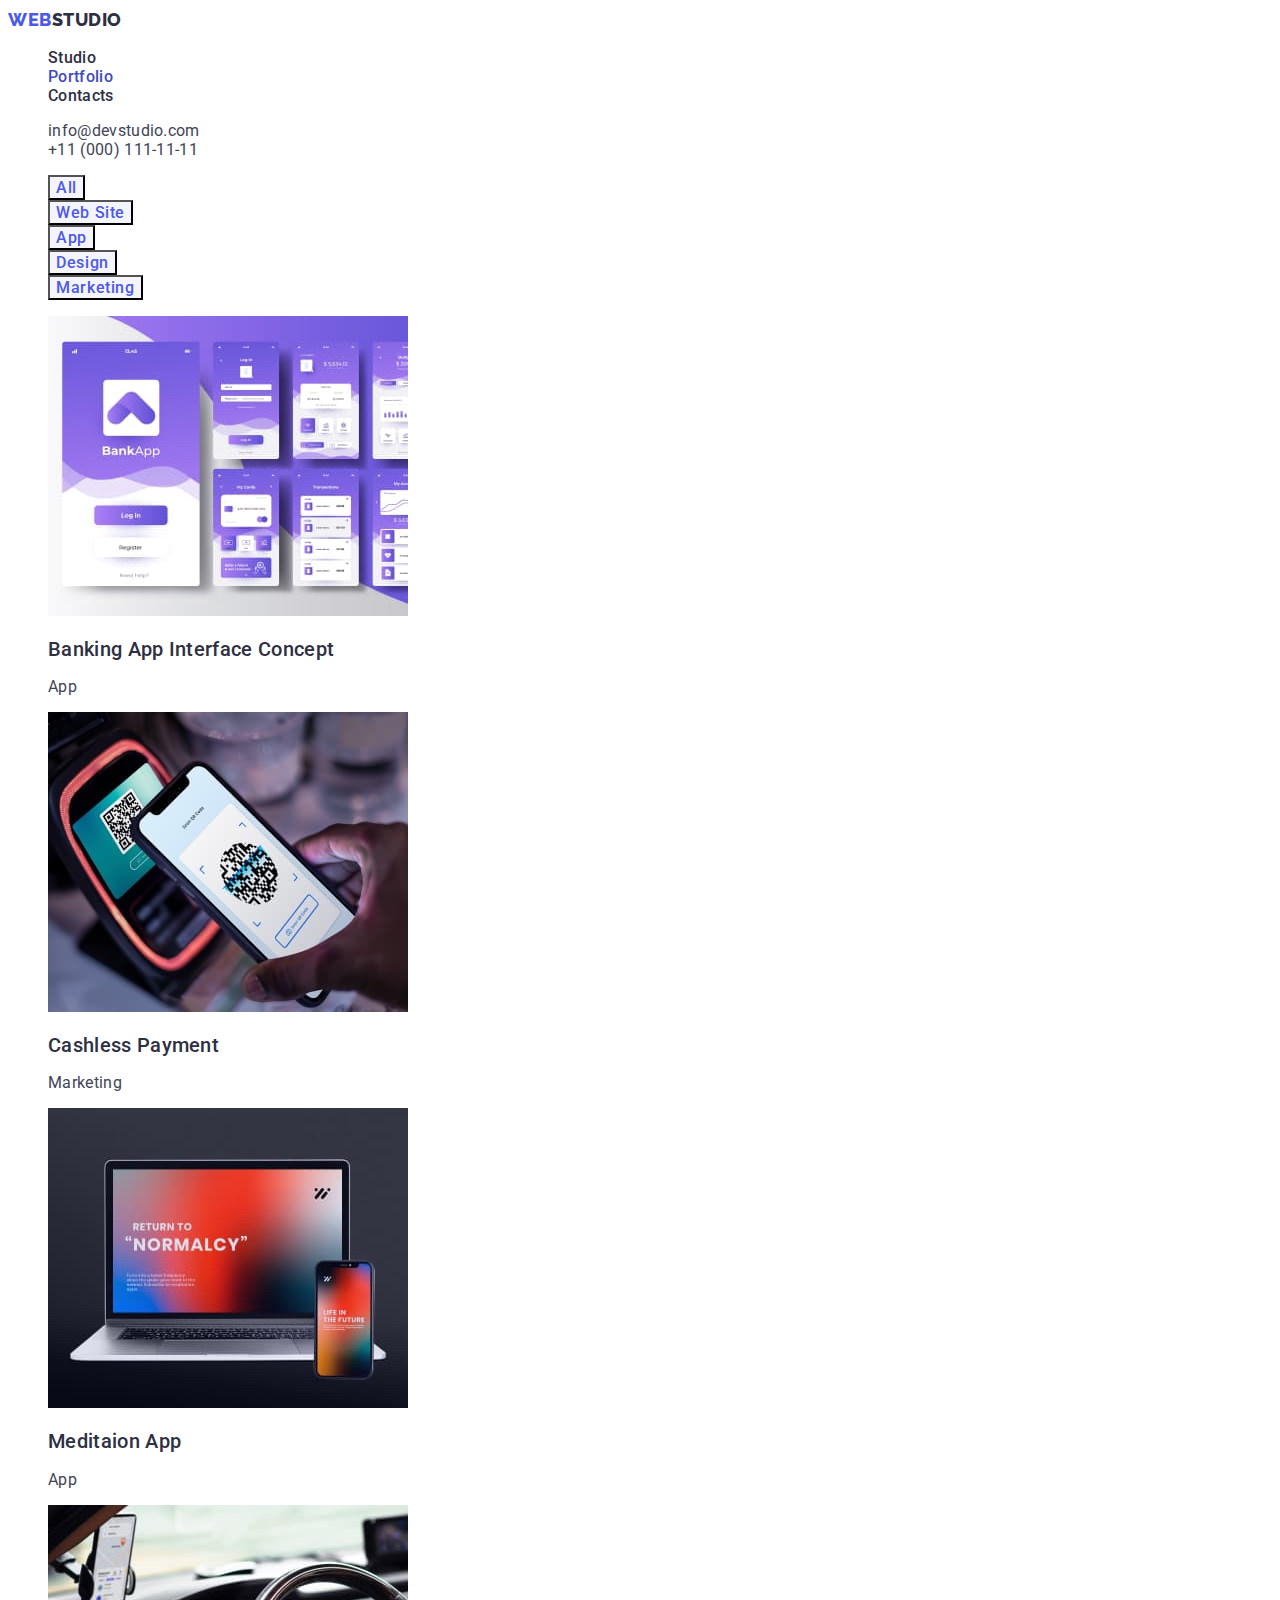
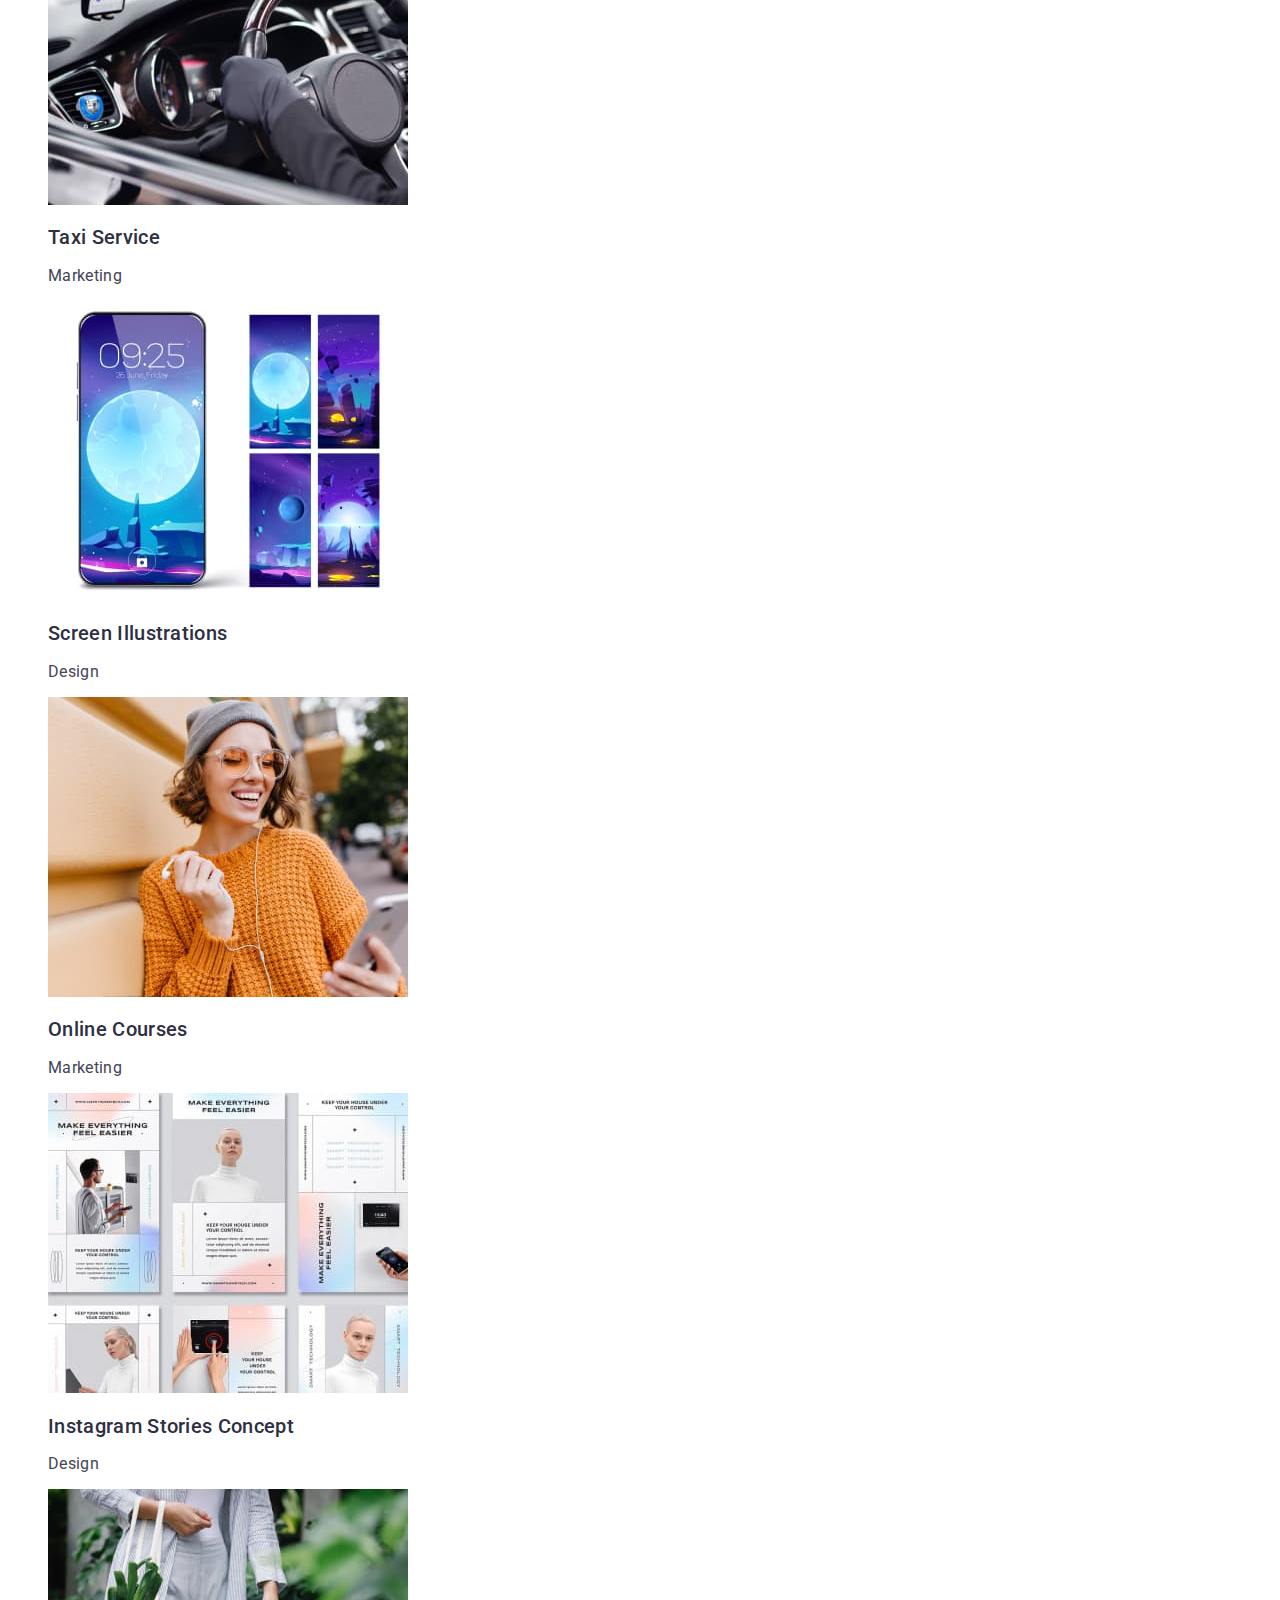
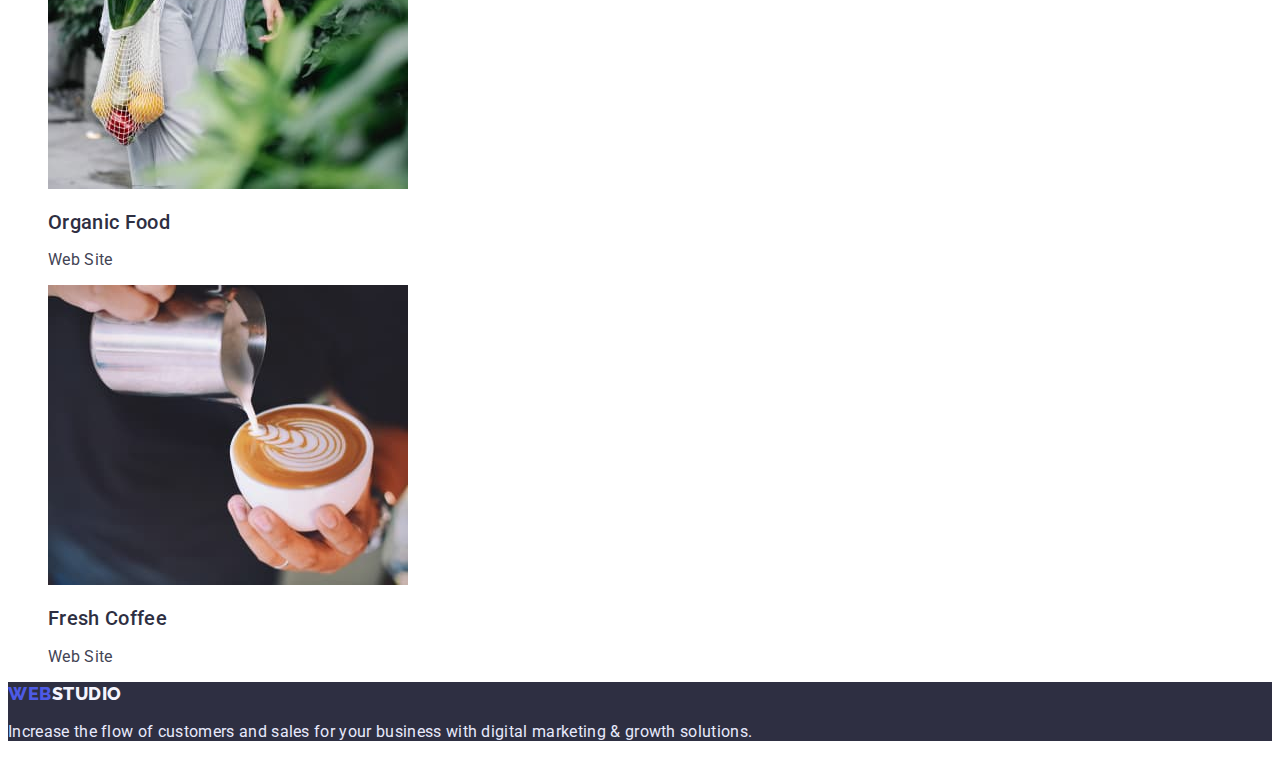
==== portfolio.html @ 67abf5c5 "copying files" ====
<!DOCTYPE html>
<html lang="en">
  <head>
    <meta charset="UTF-8" />
    <meta http-equiv="X-UA-Compatible" content="IE=edge" />
    <meta name="viewport" content="width=device-width, initial-scale=1.0" />
    <title>Document</title>
    <link rel="preconnect" href="https://fonts.googleapis.com"> 
    <link rel="preconnect" href="https://fonts.gstatic.com" crossorigin> 
    <link href="https://fonts.googleapis.com/css2?family=Raleway:wght@800&family=Roboto:wght@400;500;700;900&display=swap" rel="stylesheet">
    <link rel="stylesheet" href="./css/styles.css">
  </head>
  <body>
    <header class="header">
      <nav class="navigation">
        <a class="logo" href="/">Web<span class="studio-nav">Studio</span></a>
        <ul class="list-nav list">
          <li class="item"><a class="link" href="./index.html">Studio</a></li>
          <li class="item"><a class="link current" href="">Portfolio</a></li>
          <li class="item"><a class="link" href="">Contacts</a></li>
        </ul>
      </nav>

      <ul class="header-list list">
        <li class="item"><a class="contact link" href="mailto:info@devstudio.com">info@devstudio.com</a></li>
        <li class="item"><a class="contact link" href="tel:+110001111111">+11 (000) 111-11-11</a></li>
      </ul>
    </header>

    <main>
      <section>
        <h1 class="visually-hidden">Portfolio</h1>
        <ul class="caption list">
          <li><button type="button" class="btn">All</button></li>
          <li><button type="button" class="btn">Web Site</button></li>
          <li><button type="button" class="btn">App</button></li>
          <li><button type="button" class="btn">Design</button></li>
          <li><button type="button" class="btn">Marketing</button></li>
        </ul>

        <ul class="content list">
          <li class="content-item">
            <img
              src="./images/img.portfolio1.jpg"
              alt="projekt1"
              width="360"
              height="300"
            />
            <h2 class="title">Banking App Interface Concept</h2>
            <p class="text">App</p>
          </li>

          <li class="content-item">
            <img
              src="./images/img.portfolio2.jpg"
              alt="projekt2"
              width="360"
              height="300"
            />
            <h2  class="title">Cashless Payment</h2>
            <p class="text">Marketing</p>
          </li>
          <li class="content-item">
            <img
              src="./images/img.portfolio3.jpg"
              alt="projekt3"
              width="360"
              height="300"
            />
            <h2 class="title">Meditaion App</h2>
            <p class="text">App</p>
          </li>
          <li class="content-item">
            <img
              src="./images/img.portfolio4.jpg"
              alt="projekt4"
              width="360"
              height="300"
            />
            <h2 class="title">Taxi Service</h2>
            <p class="text">Marketing</p>
          </li>
          <li class="content-item">
            <img
              src="./images/img.portfolio5.jpg"
              alt="projekt5"
              width="360"
              height="300"
            />
            <h2 class="title">Screen Illustrations</h2>
            <p class="text">Design</p>
          </li>
          <li class="content-item">
            <img
              src="./images/img.portfolio6.jpg"
              alt="projekt6"
              width="360"
              height="300"
            />
            <h2 class="title">Online Courses</h2>
            <p class="text">Marketing</p>
          </li>
          <li class="content-item">
            <img
              src="./images/img.portfolio7.jpg"
              alt="projekt7"
              width="360"
              height="300"
            />
            <h2 class="title">Instagram Stories Concept</h2>
            <p class="text">Design</p>
          </li>
          <li class="content-item">
            <img
              src="./images/img.portfolio8.jpg"
              alt="projekt8"
              width="360"
              height="300"
            />
            <h2 class="title">Organic Food</h2>
            <p class="text">Web Site</p>
          </li>
          <li class="content-item">
            <img
              src="./images/img.portfolio9.jpg"
              alt="projekt9"
              width="360"
              height="300"
            />
            <h2 class="title">Fresh Coffee</h2>
            <p class="text">Web Site</p>
          </li>
        </ul>
      </section>
    </main>

    <footer class="footer">
      <a class="logo" href="/">Web<span class="studio-footer">Studio</span></a>
      <p class="text">
        Increase the flow of customers and sales for your business with digital
        marketing & growth solutions.
      </p>
    </footer>
  </body>
</html>
---- css/styles.css ----
:root {
    --accent-color: #E7E9FC;
    --light-mode-color: #F4F4FD;
    --secondery-text-color: #FFFFFF;
    --headings-text-color: #2E2F42;
    --pressed-state-color:#404BBF;
    --primaru-brand-color: #4D5AE5;
    --main-text-color: #434455;

}

body {
    font-family: 'Roboto', sans-serif;
    letter-spacing: 0.02em;
}


.list {
    list-style: none;
}
.link {
    text-decoration: none;
}
/*HEADER*/
.list-nav .link.current {
    color: var(--pressed-state-color);
}

/*--------LOGO--------*/

.logo {
    font-family: 'Raleway', sans-serif;
    font-weight: 800;
    font-size: 18px;
    line-height: 1.33;
    display: flex;
    letter-spacing: 0.03em;
    text-transform: uppercase;
    color: var(--primaru-brand-color);
    text-decoration: none;
}
.studio-nav {
    color: var(--headings-text-color);
} 
.studio-footer{
    color: var(--light-mode-color)
}


/*------NAV HEADER-------*/

.navigation .link {
    font-weight: 500;
    font-size: 16px;
    line-height: 1,5;
    text-decoration: none;
    
    /* NAVY BLUE */
    color: var(--headings-text-color);
}
.navigation .link:hover,
.navigation .link:focus {
    color: var(--pressed-state-color);
}

/*------CONTACT------*/ 

.contact {
    font-size: 16px;
    line-height: 1,5;
/* SLATE */
    color: var(--main-text-color);
}
.contact:hover,
.contact:focus {
/* OCEAN */
    color: var(--pressed-state-color);
}

/*--------HERO-------*/

.hero {
    background-color: var(--headings-text-color)
}
.hero .title {
    font-size: 56px;
    line-height: 1,07;
    text-align: center;
    color: var(--secondery-text-color);
}

/*------BTN------*/

.btn {
    font-family: inherit;
    font-weight: 500;
    font-size: 16px;
    line-height: 1,5;
    display: flex;
    align-items: center;
    text-align: center;
    letter-spacing: 0.04em;

    cursor:pointer
}

.hero .btn {
    background-color: var(--primaru-brand-color);
    color: var(--secondery-text-color);
}

.hero .btn:hover, 
.hero .btn:focus {   
    background-color: var(--pressed-state-color);
    color: var(--secondery-text-color);
}

/*-----SECTION------*/

.section .title {
    font-family: 'Roboto', sans-serif;
    font-weight: 500;
    font-size: 20px;
    line-height: 1,2;
    /* NAVY BLUE */
    color: var(--headings-text-color);
    
}
.text {
    font-size: 16px;
    line-height: 1,5;
}    
.section .text {    
     /* SLATE */
    color: var(--main-text-color);
}

/*--------FEATURES--------*/


.features .title {
    font-weight: 700;
    font-size: 36px;
    line-height: 1,11;
    text-align: center;
    text-transform: capitalize;
    color: var(--headings-text-color);

}

.team {
    background-color: var(--light-mode-color);
}

.team .caption {
    background-color: var(--secondery-text-color);
}

.team .caption {
    font-size: 36px;
    line-height: 1,11;
    text-align: center;
    text-transform: capitalize;
    color: var(--headings-text-color);
}

.team .title {
    font-weight: 500;
    font-size: 20px;
    line-height: 1,2;
    text-align: center;
    /* NAVY BLUE */
    color: var(--headings-text-color);
}

.team .after-title {
    font-size: 16px;
    line-height: 1,5;
    text-align: center;
    /* SLATE */
    color: var(--main-text-color);
}

/*-------FOOTER-------*/

.footer {
    background-color: var(--headings-text-color);
}
 
.footer .text {
    /* CORNFLOWER */
    color: var(--accent-color);
}

/*---------------PORTFOLIO------------------*/


.visually-hidden {
    position: absolute;
    width: 1px;
    height: 1px;
    margin: -1px;
    border: 0;
    padding: 0;
    
    white-space: nowrap;
    clip-path: inset(100%);
    clip: rect(0 0 0 0);
    overflow: hidden;
    }


/*--------BTN-------*/
.caption .btn {
    /* IRIS */
    color: var(--primaru-brand-color);
    background-color: var(--light-mode-color)
}
.caption .btn:hover,
.caption .btn:focus,
.caption .btn:active {
    background-color: var(--pressed-state-color);
    color: var(--secondery-text-color);
}
/*----------CONTENT---------*/
.content .title {
    font-weight: 500;
    font-size: 20px;
    line-height: 1,2;
    /* NAVY BLUE */
    color: var(--headings-text-color);
}
.content .text {
    /* SLATE */
    color: var(--main-text-color);
}
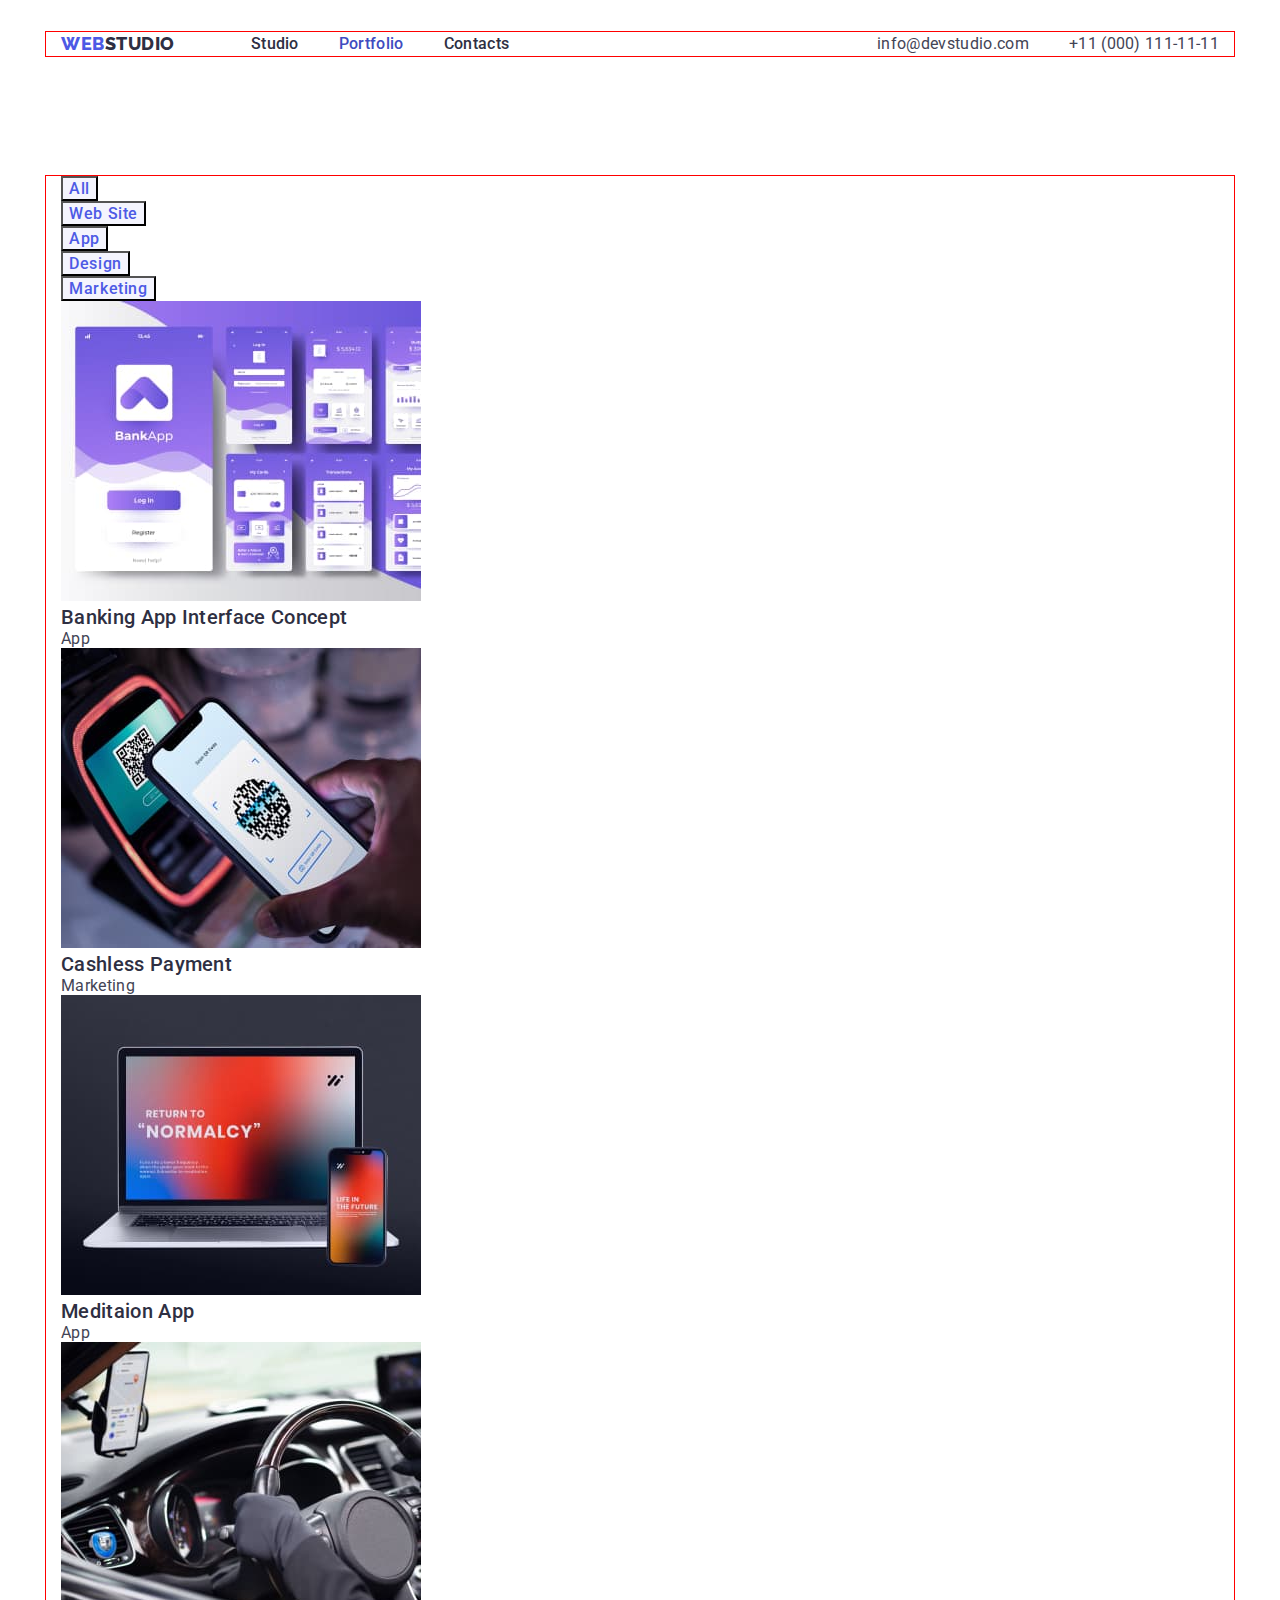
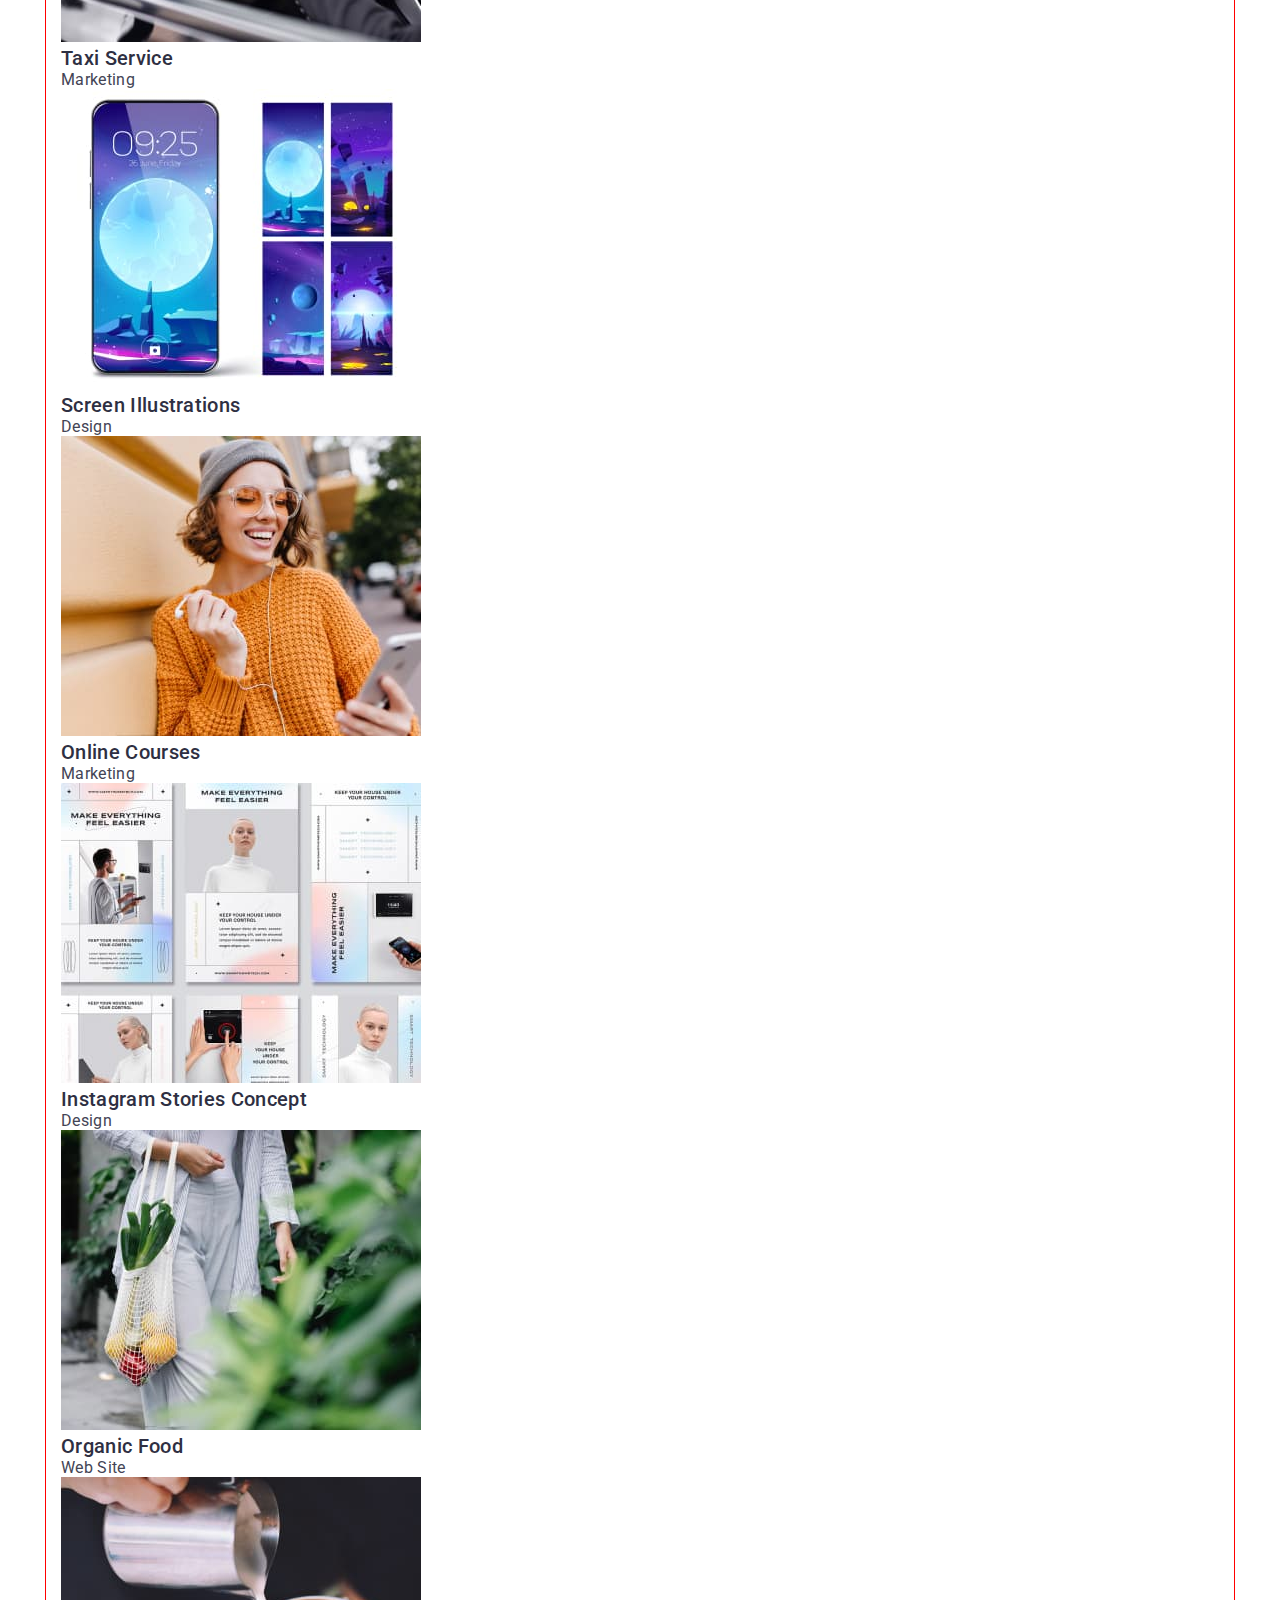
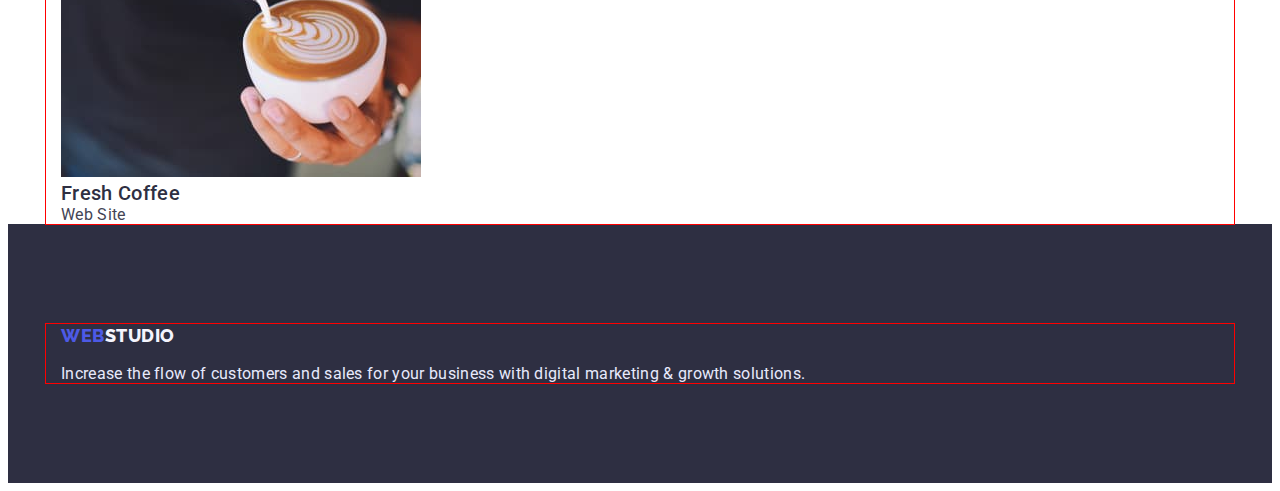
==== commit f653d313: "header" ====
--- a/portfolio.html
+++ b/portfolio.html
@@ -12,6 +12,7 @@
   </head>
   <body>
     <header class="header">
+      <div class="container">
       <nav class="navigation">
         <a class="logo" href="/">Web<span class="studio-nav">Studio</span></a>
         <ul class="list-nav list">
@@ -25,10 +26,12 @@
         <li class="item"><a class="contact link" href="mailto:info@devstudio.com">info@devstudio.com</a></li>
         <li class="item"><a class="contact link" href="tel:+110001111111">+11 (000) 111-11-11</a></li>
       </ul>
+    </div>
     </header>
 
     <main>
-      <section>
+      <section class="section-main">
+        <div class="container">
         <h1 class="visually-hidden">Portfolio</h1>
         <ul class="caption list">
           <li><button type="button" class="btn">All</button></li>
@@ -131,15 +134,18 @@
             <p class="text">Web Site</p>
           </li>
         </ul>
+      </div>
       </section>
     </main>
 
     <footer class="footer">
+      <div class="container">
       <a class="logo" href="/">Web<span class="studio-footer">Studio</span></a>
       <p class="text">
         Increase the flow of customers and sales for your business with digital
         marketing & growth solutions.
       </p>
+    </div>
     </footer>
   </body>
 </html>
--- a/css/styles.css
+++ b/css/styles.css
@@ -10,6 +10,17 @@
 
 }
 
+p,
+h1,
+h2,
+h3 {
+    margin: 0;
+}
+ul {
+    margin: 0;
+    padding-left: 0;
+}
+
 body {
     font-family: 'Roboto', sans-serif;
     letter-spacing: 0.02em;
@@ -21,8 +32,26 @@
 }
 .link {
     text-decoration: none;
-}
+
+}
+
+.container{
+    width: 1158px;
+    padding-left: 15px;
+    padding-right: 15px;
+    margin:0  auto;
+
+    outline: 1px solid red;
+    
+}
+
+
 /*HEADER*/
+
+.header {
+    padding-top: 24px;
+    padding-bottom: 24px;
+}
 .list-nav .link.current {
     color: var(--pressed-state-color);
 }
@@ -40,6 +69,11 @@
     color: var(--primaru-brand-color);
     text-decoration: none;
 }
+
+.navigation .logo {
+    margin-right: 76px;
+}
+
 .studio-nav {
     color: var(--headings-text-color);
 } 
@@ -48,7 +82,30 @@
 }
 
 
+
+
 /*------NAV HEADER-------*/
+
+.header > .container {
+    display: flex;
+    align-items: center;
+}
+
+.list-nav {
+    display: flex;
+    gap: 40px;
+}
+
+.navigation {
+    display: flex;
+    align-items: center; 
+    margin-right: auto;
+}
+
+.header-list {
+    display: flex;
+    gap: 40px; 
+}
 
 .navigation .link {
     font-weight: 500;
@@ -81,13 +138,20 @@
 /*--------HERO-------*/
 
 .hero {
-    background-color: var(--headings-text-color)
+    background-color: var(--headings-text-color);
+
+    padding-top: 188px;
+    padding-bottom: 188px;
+
 }
 .hero .title {
     font-size: 56px;
     line-height: 1,07;
     text-align: center;
     color: var(--secondery-text-color);
+
+    margin-bottom: 48px;
+    
 }
 
 /*------BTN------*/
@@ -108,6 +172,7 @@
 .hero .btn {
     background-color: var(--primaru-brand-color);
     color: var(--secondery-text-color);
+
 }
 
 .hero .btn:hover, 
@@ -118,6 +183,11 @@
 
 /*-----SECTION------*/
 
+.section {
+    padding-top: 120px;
+    padding-bottom: 120px;
+}
+
 .section .title {
     font-family: 'Roboto', sans-serif;
     font-weight: 500;
@@ -125,6 +195,8 @@
     line-height: 1,2;
     /* NAVY BLUE */
     color: var(--headings-text-color);
+
+    margin-bottom: 8px;
     
 }
 .text {
@@ -138,6 +210,10 @@
 
 /*--------FEATURES--------*/
 
+.features {
+
+    padding-bottom: 120px;
+}
 
 .features .title {
     font-weight: 700;
@@ -151,6 +227,9 @@
 
 .team {
     background-color: var(--light-mode-color);
+
+    padding-bottom: 120px;
+    padding-top: 120px;
 }
 
 .team .caption {
@@ -186,11 +265,18 @@
 
 .footer {
     background-color: var(--headings-text-color);
+
+    padding-top: 100px;
+    padding-bottom: 100px;
 }
  
 .footer .text {
     /* CORNFLOWER */
     color: var(--accent-color);
+}
+
+.footer .logo {
+    margin-bottom: 16px;
 }
 
 /*---------------PORTFOLIO------------------*/
@@ -210,6 +296,10 @@
     overflow: hidden;
     }
 
+    .section-main {
+        padding-top: 96px;
+    }
+
 
 /*--------BTN-------*/
 .caption .btn {
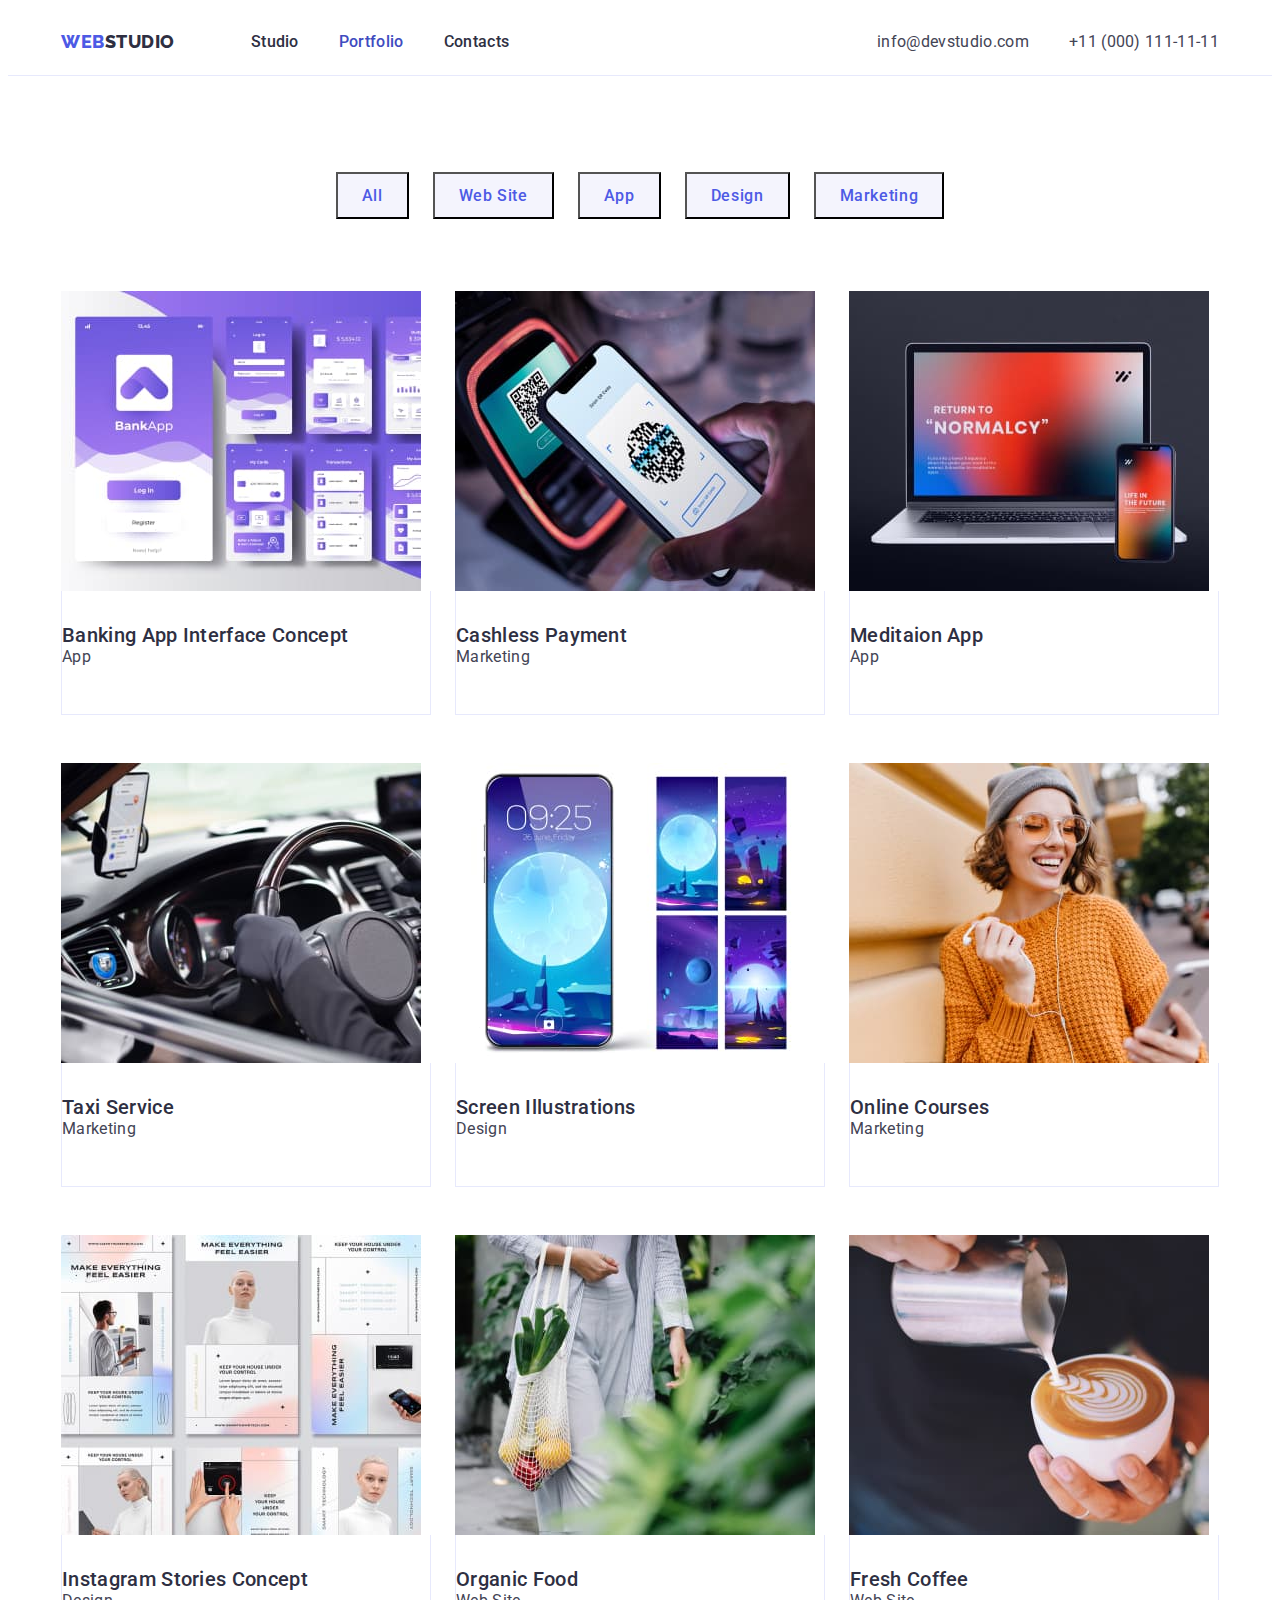
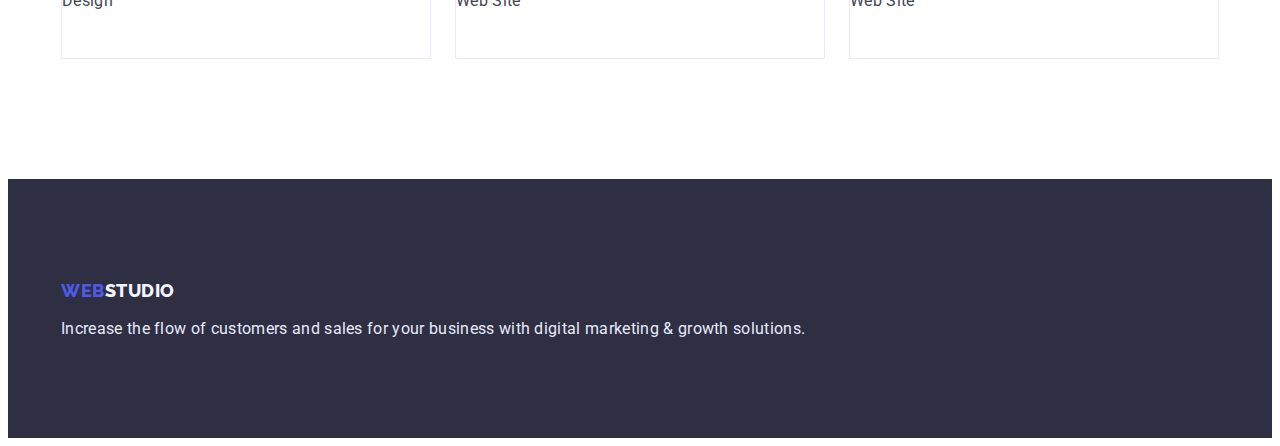
==== commit 9e081c90: "applying flex" ====
--- a/portfolio.html
+++ b/portfolio.html
@@ -8,6 +8,7 @@
     <link rel="preconnect" href="https://fonts.googleapis.com"> 
     <link rel="preconnect" href="https://fonts.gstatic.com" crossorigin> 
     <link href="https://fonts.googleapis.com/css2?family=Raleway:wght@800&family=Roboto:wght@400;500;700;900&display=swap" rel="stylesheet">
+    <link rel="stylesheet" href="https://cdnjs.cloudflare.com/ajax/libs/modern-normalize/1.1.0/modern-normalize.min.css" integrity="sha512-wpPYUAdjBVSE4KJnH1VR1HeZfpl1ub8YT/NKx4PuQ5NmX2tKuGu6U/JRp5y+Y8XG2tV+wKQpNHVUX03MfMFn9Q==" crossorigin="anonymous" referrerpolicy="no-referrer" />
     <link rel="stylesheet" href="./css/styles.css">
   </head>
   <body>
@@ -49,8 +50,10 @@
               width="360"
               height="300"
             />
+            <div class="content-card">
             <h2 class="title">Banking App Interface Concept</h2>
             <p class="text">App</p>
+            </div>
           </li>
 
           <li class="content-item">
@@ -60,8 +63,10 @@
               width="360"
               height="300"
             />
+            <div class="content-card">
             <h2  class="title">Cashless Payment</h2>
             <p class="text">Marketing</p>
+            </div>
           </li>
           <li class="content-item">
             <img
@@ -70,8 +75,10 @@
               width="360"
               height="300"
             />
+            <div class="content-card">
             <h2 class="title">Meditaion App</h2>
             <p class="text">App</p>
+            </div>
           </li>
           <li class="content-item">
             <img
@@ -80,8 +87,10 @@
               width="360"
               height="300"
             />
+            <div class="content-card">
             <h2 class="title">Taxi Service</h2>
             <p class="text">Marketing</p>
+            </div>
           </li>
           <li class="content-item">
             <img
@@ -90,8 +99,10 @@
               width="360"
               height="300"
             />
+            <div class="content-card">
             <h2 class="title">Screen Illustrations</h2>
             <p class="text">Design</p>
+            </div>
           </li>
           <li class="content-item">
             <img
@@ -100,8 +111,10 @@
               width="360"
               height="300"
             />
+            <div class="content-card">
             <h2 class="title">Online Courses</h2>
             <p class="text">Marketing</p>
+            </div>
           </li>
           <li class="content-item">
             <img
@@ -110,8 +123,10 @@
               width="360"
               height="300"
             />
+            <div class="content-card">
             <h2 class="title">Instagram Stories Concept</h2>
             <p class="text">Design</p>
+            </div>
           </li>
           <li class="content-item">
             <img
@@ -120,8 +135,10 @@
               width="360"
               height="300"
             />
+            <div class="content-card">
             <h2 class="title">Organic Food</h2>
             <p class="text">Web Site</p>
+            </div>
           </li>
           <li class="content-item">
             <img
@@ -130,8 +147,10 @@
               width="360"
               height="300"
             />
+            <div class="content-card">
             <h2 class="title">Fresh Coffee</h2>
             <p class="text">Web Site</p>
+            </div>
           </li>
         </ul>
       </div>
--- a/css/styles.css
+++ b/css/styles.css
@@ -21,6 +21,12 @@
     padding-left: 0;
 }
 
+img {
+    display: block;
+    max-width: 100%;
+    height: auto;
+}
+
 body {
     font-family: 'Roboto', sans-serif;
     letter-spacing: 0.02em;
@@ -39,19 +45,23 @@
     width: 1158px;
     padding-left: 15px;
     padding-right: 15px;
-    margin:0  auto;
-
-    outline: 1px solid red;
-    
-}
+    margin-right: auto;
+    margin-left: auto;
+
+    /*outline: 1px solid red;*/
+}
+    
 
 
 /*HEADER*/
 
 .header {
-    padding-top: 24px;
-    padding-bottom: 24px;
-}
+    
+    background-color: var(--secondery-text-color);
+/* CORNFLOWER */
+    border-bottom: 1px solid var(--accent-color);
+}
+
 .list-nav .link.current {
     color: var(--pressed-state-color);
 }
@@ -83,7 +93,6 @@
 
 
 
-
 /*------NAV HEADER-------*/
 
 .header > .container {
@@ -115,6 +124,10 @@
     
     /* NAVY BLUE */
     color: var(--headings-text-color);
+
+    display: block;
+    padding-top: 24px;
+    padding-bottom: 24px;
 }
 .navigation .link:hover,
 .navigation .link:focus {
@@ -143,6 +156,7 @@
     padding-top: 188px;
     padding-bottom: 188px;
 
+    text-align: center;
 }
 .hero .title {
     font-size: 56px;
@@ -151,7 +165,7 @@
     color: var(--secondery-text-color);
 
     margin-bottom: 48px;
-    
+
 }
 
 /*------BTN------*/
@@ -161,9 +175,9 @@
     font-weight: 500;
     font-size: 16px;
     line-height: 1,5;
-    display: flex;
-    align-items: center;
-    text-align: center;
+    /*display: flex;*/
+    /*align-items: center;
+    text-align: center;*/
     letter-spacing: 0.04em;
 
     cursor:pointer
@@ -172,6 +186,15 @@
 .hero .btn {
     background-color: var(--primaru-brand-color);
     color: var(--secondery-text-color);
+
+    padding-top: 16px;
+    padding-right: 32px;
+    padding-bottom: 19px;
+    padding-left: 32px;
+    display: inline-block;
+
+    box-shadow: 0px 4px 4px rgba(0, 0, 0, 0.15);
+    border-radius: 4px;
 
 }
 
@@ -186,6 +209,12 @@
 .section {
     padding-top: 120px;
     padding-bottom: 120px;
+}
+
+.section .list {
+    display: flex;
+    gap: 24px;
+    
 }
 
 .section .title {
@@ -211,7 +240,7 @@
 /*--------FEATURES--------*/
 
 .features {
-
+    padding-top: 0;
     padding-bottom: 120px;
 }
 
@@ -223,6 +252,18 @@
     text-transform: capitalize;
     color: var(--headings-text-color);
 
+    margin-bottom: 72px;
+
+}
+
+.features .list {
+    display: flex;
+    gap: 24px;
+}
+
+.features-item {
+    border: 1px solid #E7E9FC;
+    width: calc((100% - 48px) / 3);
 }
 
 .team {
@@ -230,10 +271,6 @@
 
     padding-bottom: 120px;
     padding-top: 120px;
-}
-
-.team .caption {
-    background-color: var(--secondery-text-color);
 }
 
 .team .caption {
@@ -242,6 +279,8 @@
     text-align: center;
     text-transform: capitalize;
     color: var(--headings-text-color);
+
+    margin-bottom: 72px;
 }
 
 .team .title {
@@ -253,6 +292,22 @@
     color: var(--headings-text-color);
 }
 
+.team-list {
+    display: flex;
+    gap: 24px;
+}
+
+.team-item {
+    width: calc((100% - 72px) / 4);
+}
+
+.team-card{
+    padding: 32px 16px;
+    background: #FFFFFF;
+    box-shadow: 0px 1px 6px rgba(46, 47, 66, 0.08), 0px 1px 1px rgba(46, 47, 66, 0.16), 0px 2px 1px rgba(46, 47, 66, 0.08);
+    border-radius: 0px 0px 4px 4px;
+}
+
 .team .after-title {
     font-size: 16px;
     line-height: 1,5;
@@ -277,10 +332,22 @@
 
 .footer .logo {
     margin-bottom: 16px;
+
+    
 }
 
 /*---------------PORTFOLIO------------------*/
 
+.section-main {
+    padding-bottom: 120px;
+}
+
+.caption {
+    display: flex;
+    margin-bottom: 72px;
+    justify-content: center;
+    gap: 24px;
+}
 
 .visually-hidden {
     position: absolute;
@@ -305,7 +372,10 @@
 .caption .btn {
     /* IRIS */
     color: var(--primaru-brand-color);
-    background-color: var(--light-mode-color)
+    background-color: var(--light-mode-color);
+
+    padding: 12px 24px;
+    
 }
 .caption .btn:hover,
 .caption .btn:focus,
@@ -324,4 +394,22 @@
 .content .text {
     /* SLATE */
     color: var(--main-text-color);
+}
+
+.content {
+    display: flex;
+    flex-wrap: wrap;
+    column-gap: 24px;
+    row-gap: 48px;
+}
+
+.content-item {
+    width: calc((100% - 48px) / 3);
+}
+
+.content-card {
+    padding-top: 32px;
+    padding-bottom: 48px;
+    border: 1px solid #E7E9FC;
+    border-top: 0;
 }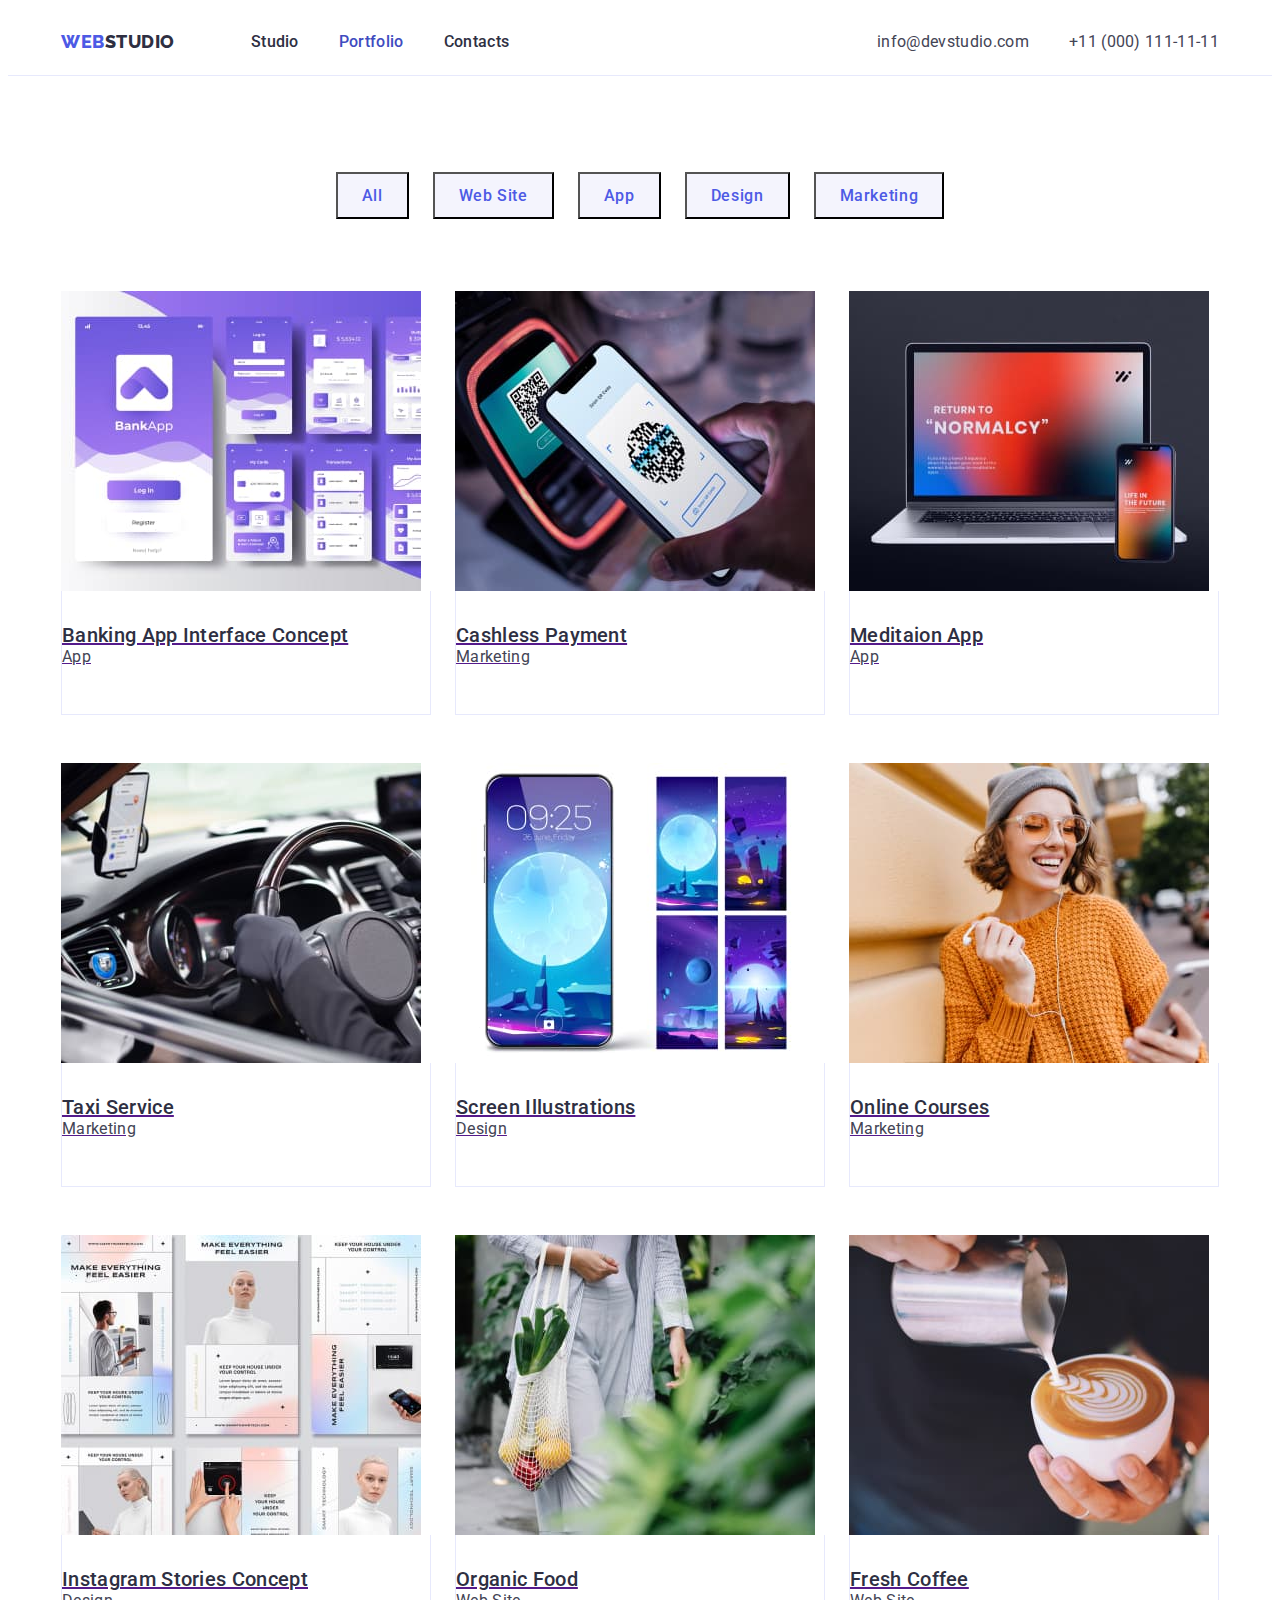
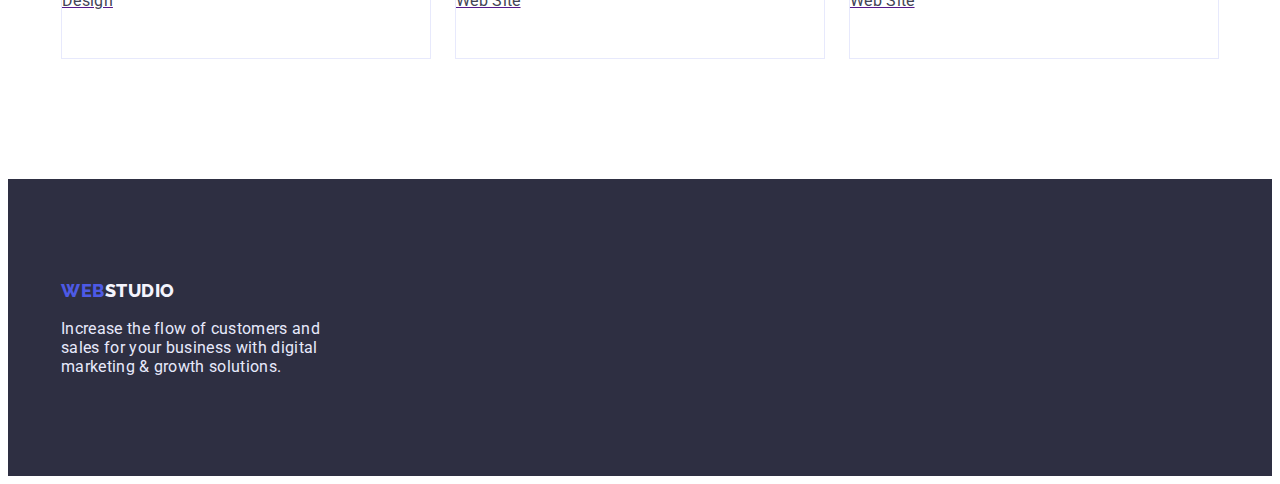
==== commit c6520d5c: "adding link html" ====
--- a/portfolio.html
+++ b/portfolio.html
@@ -44,6 +44,7 @@
 
         <ul class="content list">
           <li class="content-item">
+            <a href="">
             <img
               src="./images/img.portfolio1.jpg"
               alt="projekt1"
@@ -54,9 +55,11 @@
             <h2 class="title">Banking App Interface Concept</h2>
             <p class="text">App</p>
             </div>
+          </a>
           </li>
 
           <li class="content-item">
+            <a href="">
             <img
               src="./images/img.portfolio2.jpg"
               alt="projekt2"
@@ -67,8 +70,10 @@
             <h2  class="title">Cashless Payment</h2>
             <p class="text">Marketing</p>
             </div>
+            </a>
           </li>
           <li class="content-item">
+            <a href="">
             <img
               src="./images/img.portfolio3.jpg"
               alt="projekt3"
@@ -79,8 +84,10 @@
             <h2 class="title">Meditaion App</h2>
             <p class="text">App</p>
             </div>
+            </a>
           </li>
           <li class="content-item">
+            <a href="">
             <img
               src="./images/img.portfolio4.jpg"
               alt="projekt4"
@@ -91,8 +98,10 @@
             <h2 class="title">Taxi Service</h2>
             <p class="text">Marketing</p>
             </div>
+            </a>
           </li>
           <li class="content-item">
+            <a href="">
             <img
               src="./images/img.portfolio5.jpg"
               alt="projekt5"
@@ -103,8 +112,10 @@
             <h2 class="title">Screen Illustrations</h2>
             <p class="text">Design</p>
             </div>
+            </a>
           </li>
           <li class="content-item">
+            <a href="">
             <img
               src="./images/img.portfolio6.jpg"
               alt="projekt6"
@@ -115,8 +126,10 @@
             <h2 class="title">Online Courses</h2>
             <p class="text">Marketing</p>
             </div>
+            </a>
           </li>
           <li class="content-item">
+            <a href="">
             <img
               src="./images/img.portfolio7.jpg"
               alt="projekt7"
@@ -127,8 +140,10 @@
             <h2 class="title">Instagram Stories Concept</h2>
             <p class="text">Design</p>
             </div>
+            </a>
           </li>
           <li class="content-item">
+            <a href="">
             <img
               src="./images/img.portfolio8.jpg"
               alt="projekt8"
@@ -139,8 +154,10 @@
             <h2 class="title">Organic Food</h2>
             <p class="text">Web Site</p>
             </div>
+            </a>
           </li>
           <li class="content-item">
+            <a href="">
             <img
               src="./images/img.portfolio9.jpg"
               alt="projekt9"
@@ -151,6 +168,7 @@
             <h2 class="title">Fresh Coffee</h2>
             <p class="text">Web Site</p>
             </div>
+            </a>
           </li>
         </ul>
       </div>
--- a/css/styles.css
+++ b/css/styles.css
@@ -165,6 +165,10 @@
     color: var(--secondery-text-color);
 
     margin-bottom: 48px;
+    margin-right: auto;
+    margin-left: auto;
+
+    max-width: 553px;
 
 }
 
@@ -262,7 +266,7 @@
 }
 
 .features-item {
-    border: 1px solid #E7E9FC;
+    border: 1px solid var(--accent-color);
     width: calc((100% - 48px) / 3);
 }
 
@@ -303,7 +307,7 @@
 
 .team-card{
     padding: 32px 16px;
-    background: #FFFFFF;
+    background-color: var(--secondery-text-color);
     box-shadow: 0px 1px 6px rgba(46, 47, 66, 0.08), 0px 1px 1px rgba(46, 47, 66, 0.16), 0px 2px 1px rgba(46, 47, 66, 0.08);
     border-radius: 0px 0px 4px 4px;
 }
@@ -328,6 +332,8 @@
 .footer .text {
     /* CORNFLOWER */
     color: var(--accent-color);
+
+    max-width: 264px;
 }
 
 .footer .logo {
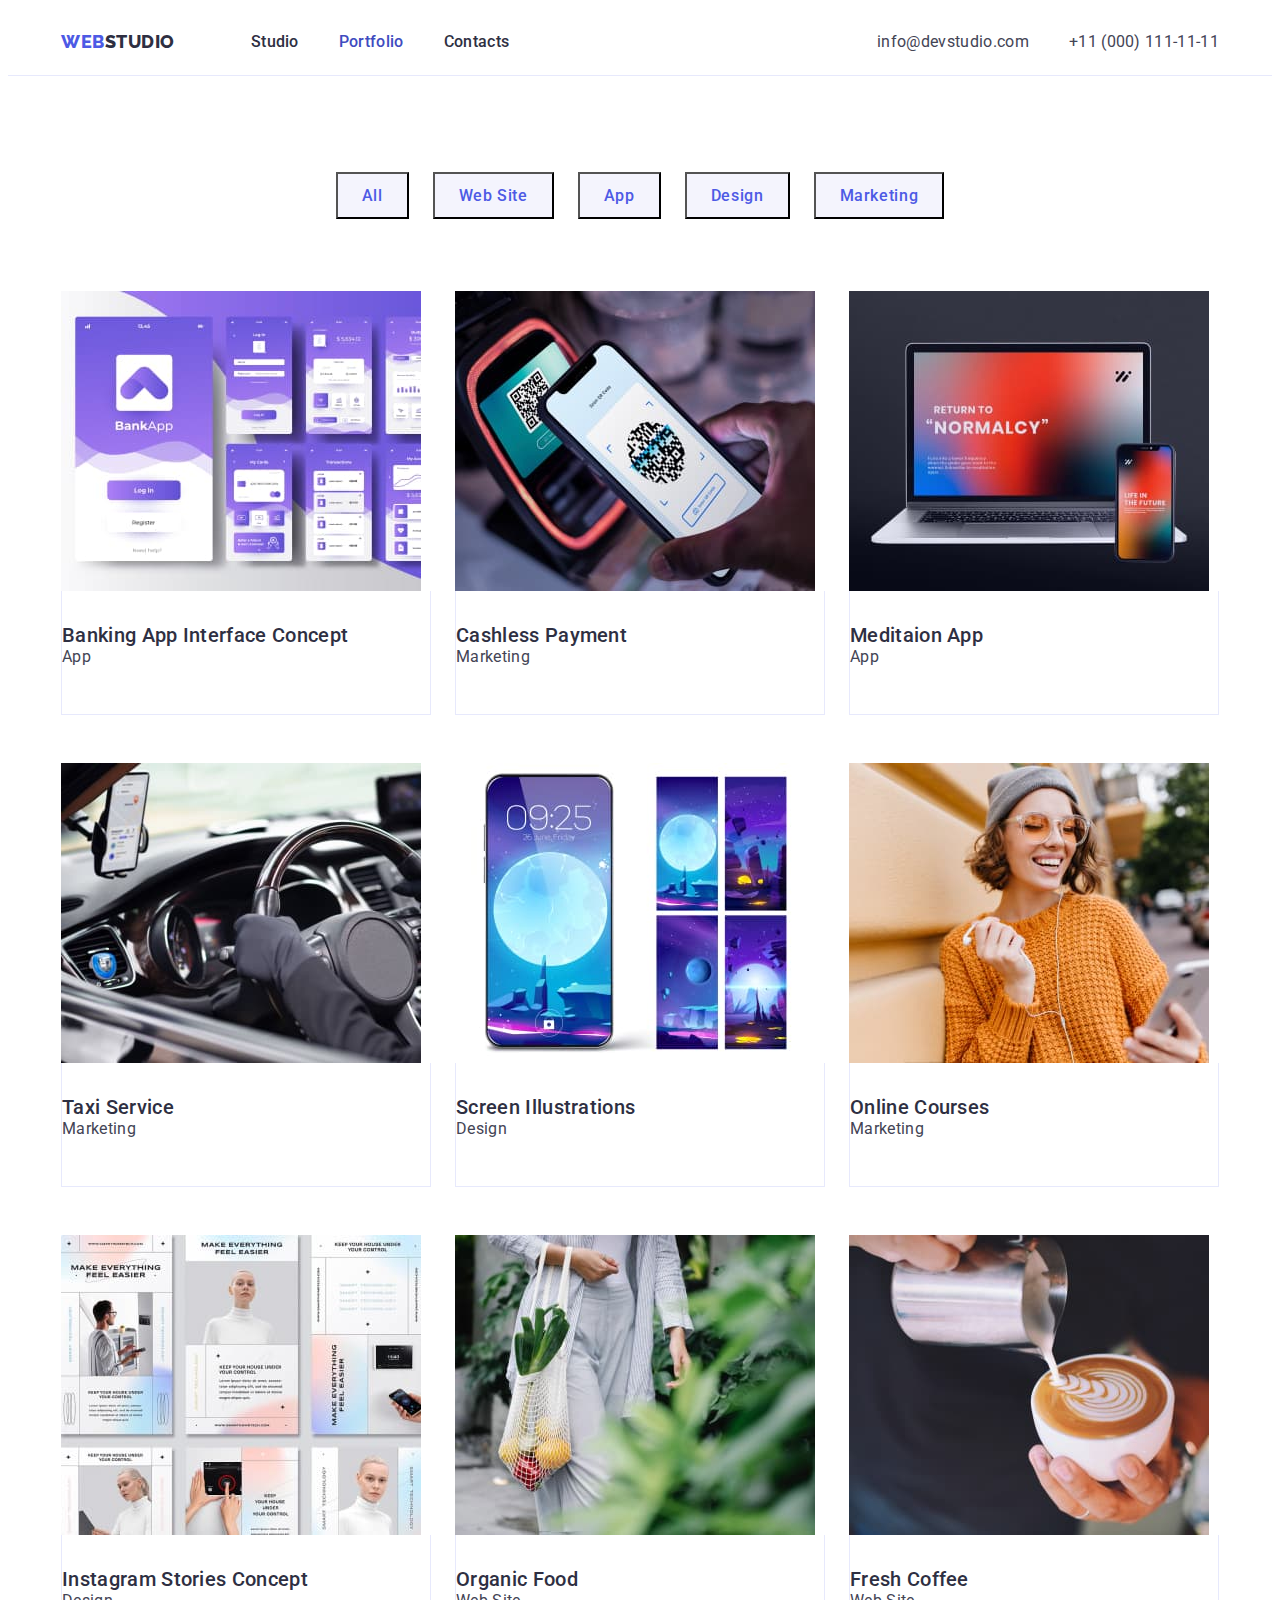
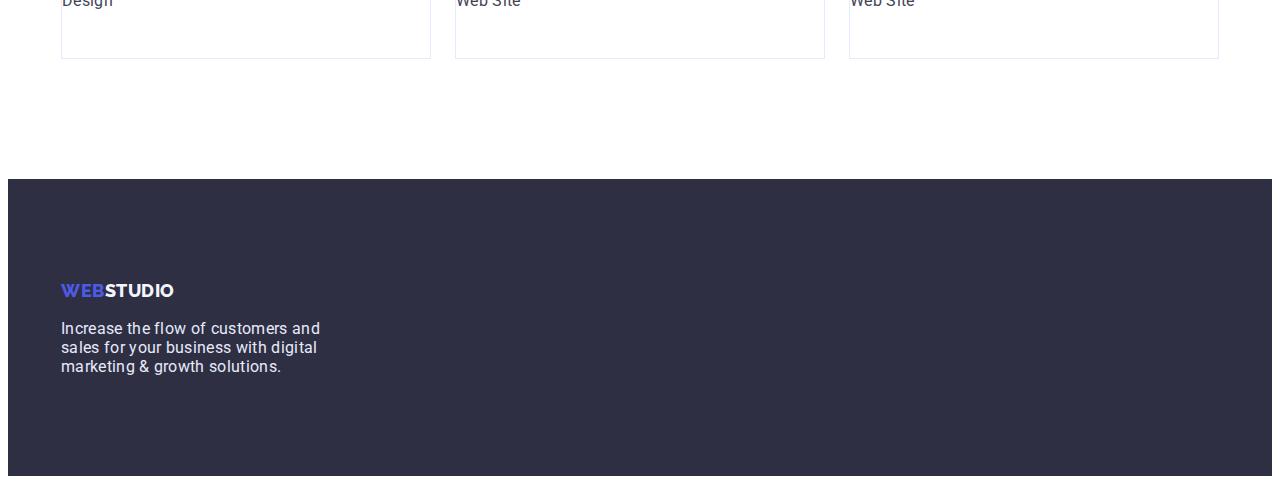
==== commit d952c0b9: "text decoration none" ====
--- a/portfolio.html
+++ b/portfolio.html
@@ -43,8 +43,8 @@
         </ul>
 
         <ul class="content list">
-          <li class="content-item">
-            <a href="">
+          <li class="content-item ">
+            <a class="link" href="">
             <img
               src="./images/img.portfolio1.jpg"
               alt="projekt1"
@@ -59,7 +59,7 @@
           </li>
 
           <li class="content-item">
-            <a href="">
+            <a class="link" href="">
             <img
               src="./images/img.portfolio2.jpg"
               alt="projekt2"
@@ -73,7 +73,7 @@
             </a>
           </li>
           <li class="content-item">
-            <a href="">
+            <a class="link" href="">
             <img
               src="./images/img.portfolio3.jpg"
               alt="projekt3"
@@ -87,7 +87,7 @@
             </a>
           </li>
           <li class="content-item">
-            <a href="">
+            <a class="link" href="">
             <img
               src="./images/img.portfolio4.jpg"
               alt="projekt4"
@@ -101,7 +101,7 @@
             </a>
           </li>
           <li class="content-item">
-            <a href="">
+            <a class="link" href="">
             <img
               src="./images/img.portfolio5.jpg"
               alt="projekt5"
@@ -115,7 +115,7 @@
             </a>
           </li>
           <li class="content-item">
-            <a href="">
+            <a class="link" href="">
             <img
               src="./images/img.portfolio6.jpg"
               alt="projekt6"
@@ -129,7 +129,7 @@
             </a>
           </li>
           <li class="content-item">
-            <a href="">
+            <a class="link" href="">
             <img
               src="./images/img.portfolio7.jpg"
               alt="projekt7"
@@ -143,7 +143,7 @@
             </a>
           </li>
           <li class="content-item">
-            <a href="">
+            <a class="link" href="">
             <img
               src="./images/img.portfolio8.jpg"
               alt="projekt8"
@@ -157,7 +157,7 @@
             </a>
           </li>
           <li class="content-item">
-            <a href="">
+            <a class="link" href="">
             <img
               src="./images/img.portfolio9.jpg"
               alt="projekt9"
